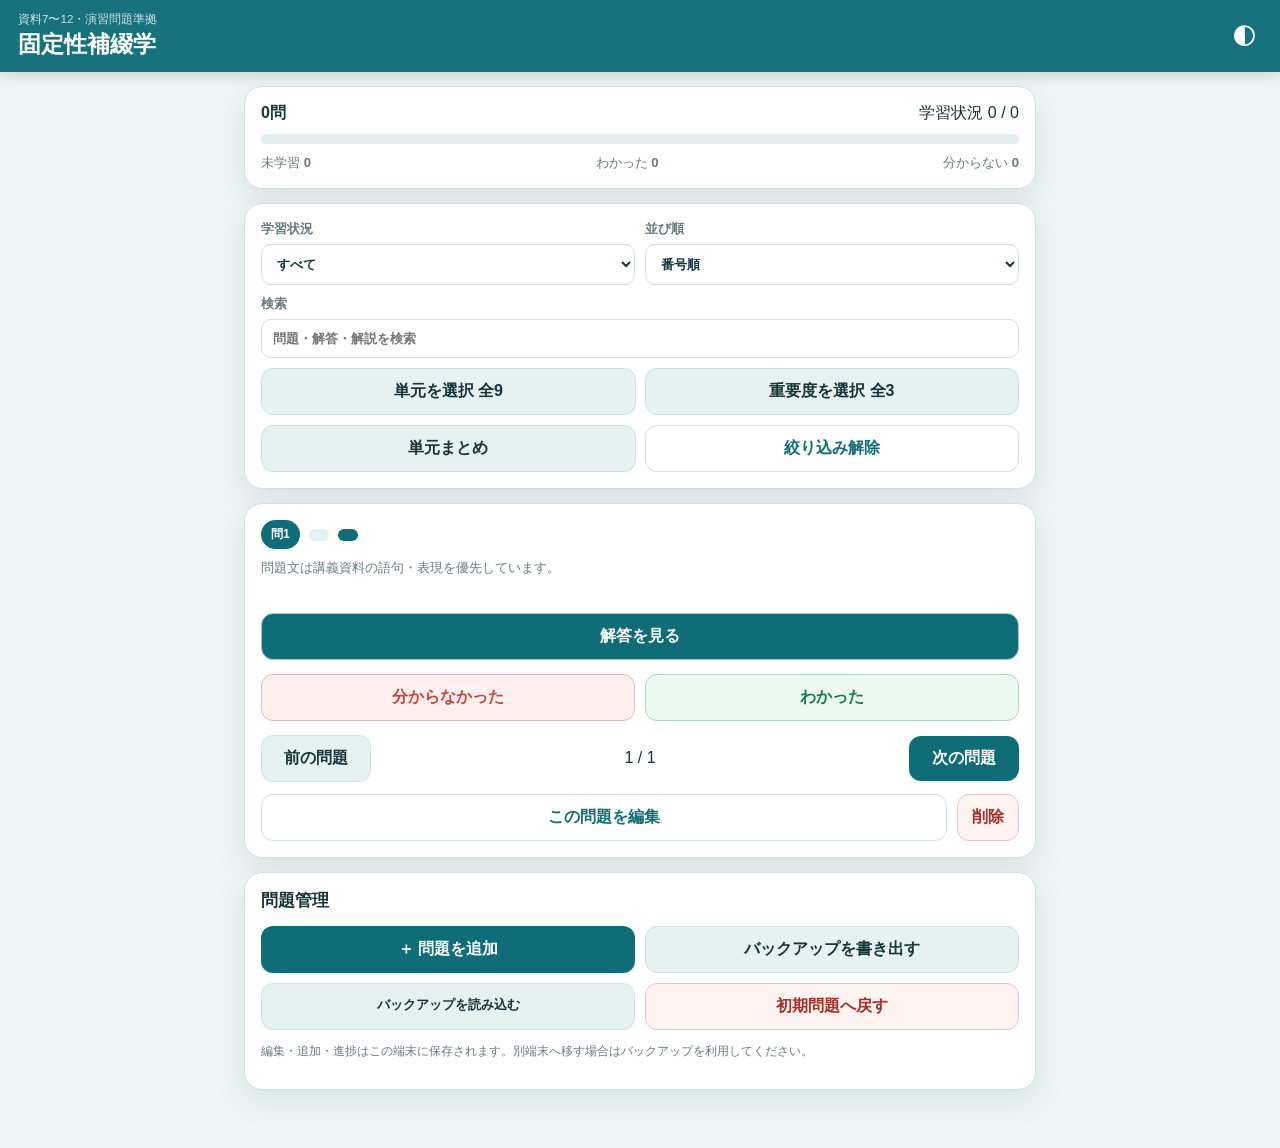
==== index.html @ 9c82337b "Add files via upload" ====
<!doctype html>
<html lang="ja">
<head>
  <meta charset="utf-8">
  <meta name="viewport" content="width=device-width, initial-scale=1, viewport-fit=cover">
  <meta name="theme-color" content="#0f6d78">
  <meta name="apple-mobile-web-app-capable" content="yes">
  <meta name="apple-mobile-web-app-status-bar-style" content="default">
  <meta name="apple-mobile-web-app-title" content="固定補綴">
  <link rel="manifest" href="./manifest.webmanifest">
  <link rel="apple-touch-icon" href="./icons/apple-touch-icon.png">
  <link rel="stylesheet" href="./styles.css">
  <title>固定性補綴学 暗記アプリ</title>
</head>
<body>
<header class="app-header">
  <div><p class="eyebrow">資料7〜12・演習問題準拠</p><h1>固定性補綴学</h1></div>
  <button id="themeBtn" class="icon-btn" aria-label="表示テーマ切替">◐</button>
</header>

<main>
<section class="dashboard card">
  <div class="progress-head"><strong id="resultCount">0問</strong><span id="progressText">学習状況 0 / 0</span></div>
  <div class="progress-bar"><div id="progressFill"></div></div>
  <div class="stats"><span>未学習 <b id="statNew">0</b></span><span>わかった <b id="statKnown">0</b></span><span>分からない <b id="statUnknown">0</b></span></div>
</section>

<section class="filters card">
  <div class="filter-grid">
    <label>学習状況<select id="statusFilter"><option value="all">すべて</option><option value="new">未学習</option><option value="unknown">分からなかった</option><option value="known">わかった</option></select></label>
    <label>並び順<select id="orderFilter"><option value="number">番号順</option><option value="shuffle">シャッフル</option></select></label>
  </div>
  <label class="search-label">検索<input id="searchInput" type="search" placeholder="問題・解答・解説を検索"></label>
  <div class="filter-buttons"><button id="unitFilterBtn" class="secondary">単元を選択 <span id="unitBadge">全9</span></button><button id="importanceFilterBtn" class="secondary">重要度を選択 <span id="importanceBadge">全3</span></button></div>
  <div class="filter-buttons"><button id="summaryBtn" class="secondary">単元まとめ</button><button id="resetFiltersBtn" class="ghost">絞り込み解除</button></div>
</section>

<section id="emptyState" class="card empty hidden"><h2>該当する問題がありません</h2><p>単元・重要度・学習状況・検索条件を変更してください。</p></section>

<section id="studyCard" class="study card">
  <div class="question-meta"><span id="numberChip" class="chip">問1</span><span id="unitChip" class="chip neutral"></span><span id="importanceChip" class="chip importance"></span></div>
  <p id="sourceText" class="source"></p><p class="wording-note">問題文は講義資料の語句・表現を優先しています。</p>
  <h2 id="questionText"></h2>
  <div class="media-buttons"><button id="figureBtn" class="figure-btn hidden">図・写真を表示</button><button id="sourcePageBtn" class="figure-btn secondary hidden">対応資料ページを表示</button></div>
  <div id="figureBox" class="figure-box hidden"><img id="figureImage" alt="問題に使用する図・写真"></div>
  <div id="sourcePageBox" class="figure-box hidden"><div id="sourcePageCaption" class="source-caption"></div><img id="sourcePageImage" alt="対応する資料ページ"></div>
  <div id="mcqBox" class="mcq-box hidden"></div>
  <button id="answerBtn" class="answer-btn">解答を見る</button>
  <div id="answerBox" class="answer-box hidden"><p class="answer-label">解答</p><p id="answerText" class="answer"></p><p class="answer-label">解説・補足</p><p id="explanationText"></p></div>
  <div class="judge-row"><button id="unknownBtn" class="judge unknown">分からなかった</button><button id="knownBtn" class="judge known">わかった</button></div>
  <div class="nav-row"><button id="prevBtn" class="secondary">前の問題</button><span id="positionText">1 / 1</span><button id="nextBtn" class="primary">次の問題</button></div>
  <div class="edit-row"><button id="editBtn" class="ghost">この問題を編集</button><button id="deleteBtn" class="danger-ghost">削除</button></div>
</section>

<section class="manage card">
  <h2>問題管理</h2>
  <div class="manage-grid"><button id="addBtn" class="primary">＋ 問題を追加</button><button id="exportBtn" class="secondary">バックアップを書き出す</button><label class="file-button secondary">バックアップを読み込む<input id="importInput" type="file" accept="application/json"></label><button id="resetDataBtn" class="danger-ghost">初期問題へ戻す</button></div>
  <p class="small">編集・追加・進捗はこの端末に保存されます。別端末へ移す場合はバックアップを利用してください。</p>
</section>
</main>

<dialog id="checkDialog" class="dialog"><form method="dialog"><div class="dialog-head"><h2 id="checkTitle">選択</h2><button value="cancel" class="icon-btn">×</button></div><div id="checkList" class="check-list"></div><div class="dialog-actions"><button id="selectAllBtn" type="button" class="ghost">すべて選択</button><button id="clearAllBtn" type="button" class="ghost">すべて解除</button><button value="apply" class="primary">適用</button></div></form></dialog>

<dialog id="summaryDialog" class="dialog wide"><form method="dialog"><div class="dialog-head"><h2>単元まとめ</h2><button value="cancel" class="icon-btn">×</button></div><div id="summaryContent"></div><div class="dialog-actions"><button value="close" class="primary">閉じる</button></div></form></dialog>

<dialog id="editDialog" class="dialog wide"><form id="editForm"><div class="dialog-head"><h2 id="editTitle">問題を編集</h2><button type="button" id="closeEditBtn" class="icon-btn">×</button></div>
  <div class="form-grid"><label>単元<select id="editUnit" required></select></label><label>重要度<select id="editImportance"><option value="3">★★★ 最重要</option><option value="2">★★ 重要</option><option value="1">★ 補足</option></select></label><label>形式<select id="editType"><option value="short">一問一答</option><option value="mcq">選択問題</option></select></label><label>出典<input id="editSource" type="text"></label></div>
  <label>問題文<textarea id="editQuestion" rows="4" required></textarea></label>
  <div id="shortFields"><label>解答<input id="editAnswer" type="text"></label></div>
  <div id="mcqFields" class="hidden"><label>選択肢（1行につき「a 選択肢」の形式）<textarea id="editOptions" rows="6"></textarea></label><label>正解記号（複数は a,c の形式）<input id="editCorrect" type="text"></label></div>
  <label>解説<textarea id="editExplanation" rows="4"></textarea></label>
  <label>図・写真<input id="editImageFile" type="file" accept="image/*"></label><div class="image-edit-row"><span id="currentImageText">画像なし</span><button type="button" id="removeImageBtn" class="ghost">画像を外す</button></div>
  <div class="dialog-actions"><button type="button" id="cancelEditBtn" class="ghost">キャンセル</button><button type="submit" class="primary">保存</button></div>
</form></dialog>

<div id="toast" class="toast hidden"></div>
<script src="./data.js"></script><script src="./app.js"></script>
</body></html>
---- styles.css ----
:root{--bg:#eef5f6;--card:#fff;--text:#17343a;--muted:#667b80;--primary:#0f6d78;--primary2:#0a5560;--border:#cfe0e3;--known:#167b4d;--unknown:#c4483d;--shadow:0 10px 30px rgba(24,65,73,.10);--chip:#e3f1f3}*{box-sizing:border-box}html{font-family:-apple-system,BlinkMacSystemFont,"Hiragino Sans","Yu Gothic",sans-serif;background:var(--bg);color:var(--text)}body{margin:0;padding-bottom:calc(30px + env(safe-area-inset-bottom))}.app-header{position:sticky;top:0;z-index:10;display:flex;align-items:center;justify-content:space-between;padding:calc(12px + env(safe-area-inset-top)) 18px 12px;background:rgba(15,109,120,.96);color:#fff;box-shadow:0 3px 14px rgba(0,0,0,.15)}h1{font-size:1.45rem;margin:0}.eyebrow{font-size:.73rem;margin:0 0 2px;opacity:.8}main{width:min(820px,100%);margin:auto;padding:14px}.card{background:var(--card);border:1px solid var(--border);border-radius:18px;padding:16px;margin-bottom:14px;box-shadow:var(--shadow)}button,select,input,textarea{font:inherit}button,.file-button{border:0;border-radius:12px;padding:12px 14px;font-weight:700;cursor:pointer;text-align:center}.primary{background:var(--primary);color:#fff}.primary:hover{background:var(--primary2)}.secondary{background:#e6f1f2;color:var(--text);border:1px solid var(--border)}.ghost{background:transparent;color:var(--primary);border:1px solid var(--border)}.danger-ghost{background:#fff3f2;color:#a42f28;border:1px solid #efc4c0}.icon-btn{background:transparent;color:inherit;font-size:1.4rem;padding:7px}.progress-head,.stats,.nav-row,.question-meta,.filter-buttons,.dialog-head,.dialog-actions,.image-edit-row{display:flex;align-items:center;justify-content:space-between;gap:9px}.progress-bar{height:10px;background:#e2ecee;border-radius:999px;overflow:hidden;margin:10px 0}.progress-bar div{height:100%;width:0;background:linear-gradient(90deg,var(--primary),#39a4a7);transition:.25s}.stats{font-size:.82rem;color:var(--muted);flex-wrap:wrap}.filter-grid,.form-grid,.manage-grid{display:grid;grid-template-columns:repeat(2,minmax(0,1fr));gap:10px}label{display:flex;flex-direction:column;gap:6px;font-size:.82rem;font-weight:700;color:var(--muted)}select,input,textarea{width:100%;padding:11px;border:1px solid var(--border);border-radius:10px;background:var(--card);color:var(--text)}textarea{resize:vertical}.search-label{margin:10px 0}.filter-buttons{margin-top:10px}.filter-buttons button{flex:1}.question-meta{justify-content:flex-start;flex-wrap:wrap}.chip{display:inline-block;padding:6px 10px;border-radius:999px;background:var(--primary);color:#fff;font-size:.76rem;font-weight:700}.chip.neutral{background:var(--chip);color:var(--text)}.importance[data-level="3"]{background:#c9362b}.importance[data-level="2"]{background:#e58c18}.importance[data-level="1"]{background:#64777c}.source{font-size:.78rem;color:var(--muted);margin:10px 0}.study h2{font-size:1.25rem;line-height:1.65;margin:14px 0}.figure-btn,.answer-btn{width:100%;margin-top:10px;background:#e8f4f5;color:var(--primary);border:1px solid #a9cdd1}.answer-btn{background:var(--primary);color:#fff}.figure-box{margin-top:12px;padding:10px;background:#f5f8f8;border-radius:14px;text-align:center}.figure-box img{max-width:100%;max-height:520px;border-radius:9px;object-fit:contain}.answer-box{margin-top:12px;background:#f2f8f4;border-left:5px solid var(--known);padding:13px;border-radius:10px}.answer-label{font-size:.78rem;font-weight:800;color:var(--known);margin:0 0 4px}.answer{font-size:1.16rem;font-weight:800;margin:0 0 14px}.judge-row{display:grid;grid-template-columns:1fr 1fr;gap:10px;margin-top:14px}.judge.unknown{background:#fff0ef;color:var(--unknown);border:1px solid #edb9b4}.judge.known{background:#edf8f1;color:var(--known);border:1px solid #abd7bd}.nav-row{margin-top:14px}.nav-row button{min-width:110px}.edit-row{display:grid;grid-template-columns:1fr auto;gap:10px;margin-top:12px}.manage h2{margin-top:0;font-size:1.05rem}.manage-grid{grid-template-columns:1fr 1fr}.file-button input{display:none}.small{font-size:.77rem;color:var(--muted);line-height:1.5}.mcq-box{display:grid;gap:8px;margin:12px 0}.option{display:flex;gap:10px;align-items:flex-start;padding:12px;border:1px solid var(--border);border-radius:12px;background:#fafcfc;cursor:pointer}.option input{width:auto;margin-top:3px}.option.correct{border-color:#54a778;background:#edf8f1}.option.wrong{border-color:#d46d65;background:#fff0ef}.dialog{width:min(680px,calc(100% - 24px));border:0;border-radius:18px;padding:0;background:var(--card);color:var(--text);box-shadow:0 20px 70px rgba(0,0,0,.3)}.dialog::backdrop{background:rgba(7,27,31,.55)}.dialog form{padding:18px}.dialog.wide{width:min(800px,calc(100% - 20px));max-height:90vh;overflow:auto}.dialog-head h2{margin:0}.check-list{display:grid;gap:8px;margin:15px 0;max-height:55vh;overflow:auto}.check-item{display:flex;flex-direction:row;align-items:center;gap:9px;padding:10px;border:1px solid var(--border);border-radius:10px;color:var(--text)}.check-item input{width:auto}.dialog-actions{justify-content:flex-end;margin-top:16px;flex-wrap:wrap}.summary-unit{border-bottom:1px solid var(--border);padding:8px 0 14px}.summary-unit h3{color:var(--primary)}.summary-unit li{margin:7px 0;line-height:1.55}.hidden{display:none!important}.empty{text-align:center}.toast{position:fixed;left:50%;bottom:calc(24px + env(safe-area-inset-bottom));transform:translateX(-50%);background:#17343a;color:#fff;padding:11px 18px;border-radius:999px;z-index:100;box-shadow:var(--shadow)}body.dark{--bg:#0e1b1e;--card:#17282c;--text:#eff8f8;--muted:#a9babc;--primary:#35a5ae;--primary2:#248991;--border:#345056;--shadow:none;--chip:#284248}.dark .secondary,.dark .option{background:#20363b}.dark .answer-box{background:#19372a}.dark .figure-box{background:#102124}.dark .danger-ghost{background:#3c2423}.dark input,.dark select,.dark textarea{background:#102124}@media(max-width:560px){main{padding:10px}.card{border-radius:15px;padding:13px}.filter-grid,.form-grid,.manage-grid{grid-template-columns:1fr}.study h2{font-size:1.12rem}.nav-row button{min-width:90px;padding:10px}.dialog-actions button{flex:1}.app-header{padding-left:14px;padding-right:14px}}
.media-buttons{display:flex;gap:.6rem;flex-wrap:wrap;margin:.6rem 0}.source-caption{font-size:.92rem;color:var(--muted);margin:0 0 .5rem}.figure-box img{width:100%;height:auto;border-radius:12px;border:1px solid var(--line);background:#fff}

.wording-note{font-size:.82rem;color:var(--muted);margin:.1rem 0 1rem}
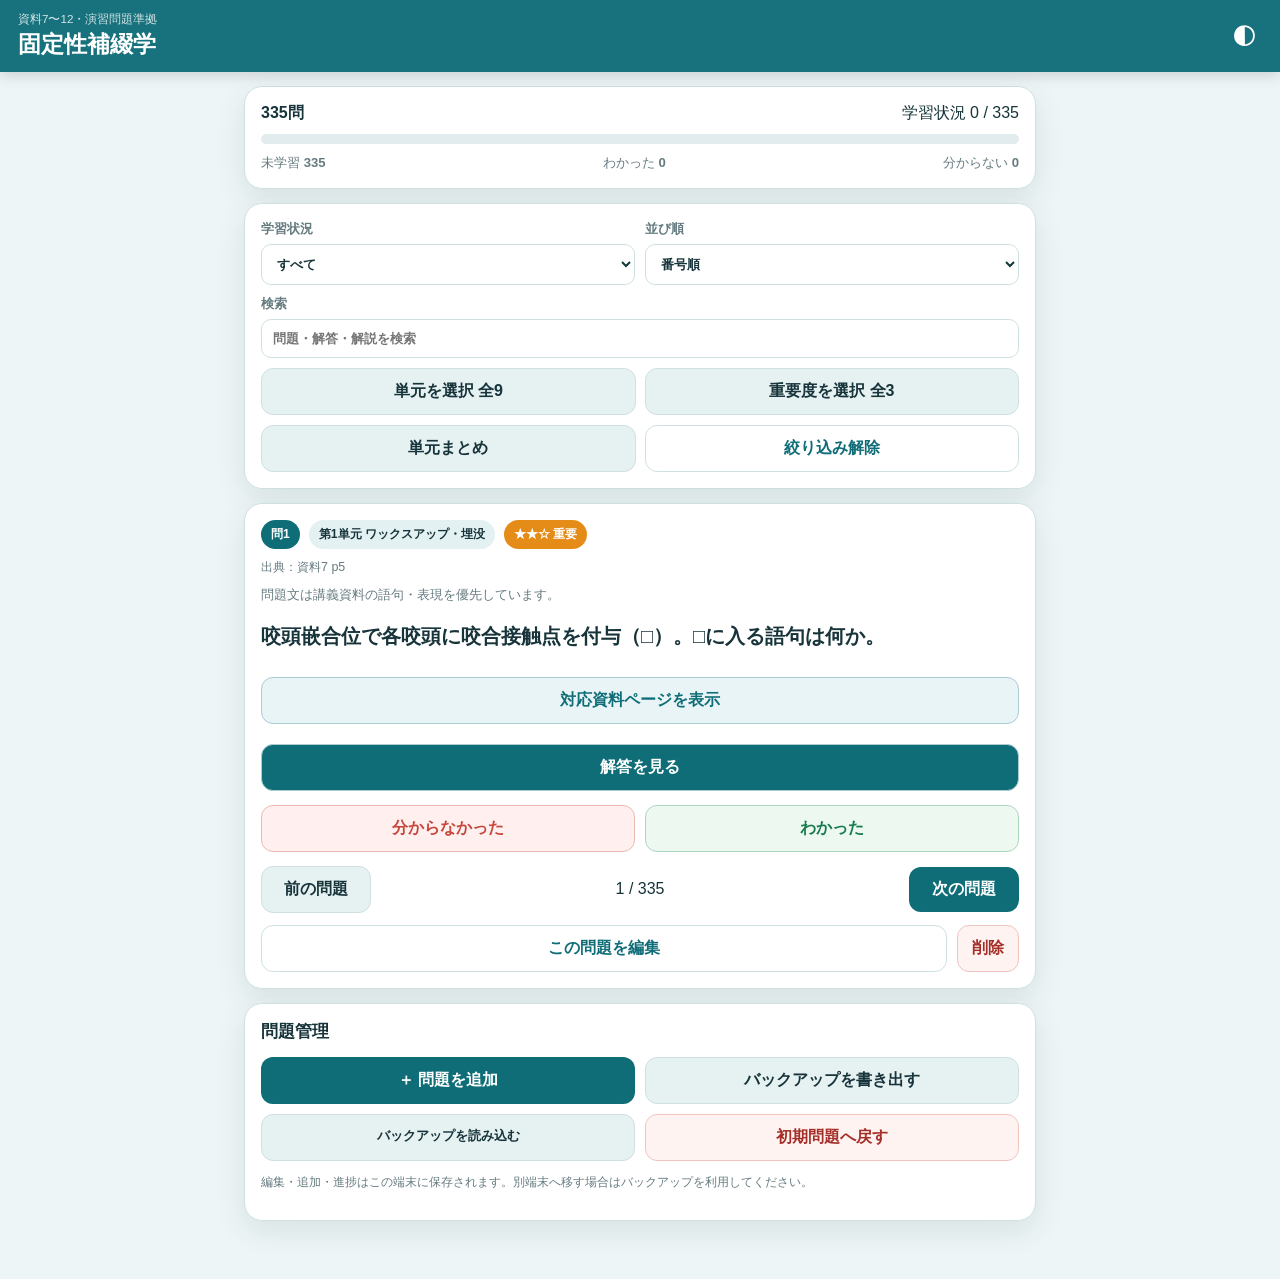
==== commit 17113dc0: "Add files via upload" ====
--- a/index.html
+++ b/index.html
@@ -70,6 +70,7 @@
   <div id="mcqFields" class="hidden"><label>選択肢（1行につき「a 選択肢」の形式）<textarea id="editOptions" rows="6"></textarea></label><label>正解記号（複数は a,c の形式）<input id="editCorrect" type="text"></label></div>
   <label>解説<textarea id="editExplanation" rows="4"></textarea></label>
   <label>図・写真<input id="editImageFile" type="file" accept="image/*"></label><div class="image-edit-row"><span id="currentImageText">画像なし</span><button type="button" id="removeImageBtn" class="ghost">画像を外す</button></div>
+  <label>対応資料ページ<input id="editSourcePageFile" type="file" accept="image/*"></label><div class="image-edit-row"><span id="currentSourcePageText">資料ページ画像なし</span><button type="button" id="removeSourcePageBtn" class="ghost">資料ページ画像を外す</button></div>
   <div class="dialog-actions"><button type="button" id="cancelEditBtn" class="ghost">キャンセル</button><button type="submit" class="primary">保存</button></div>
 </form></dialog>
 
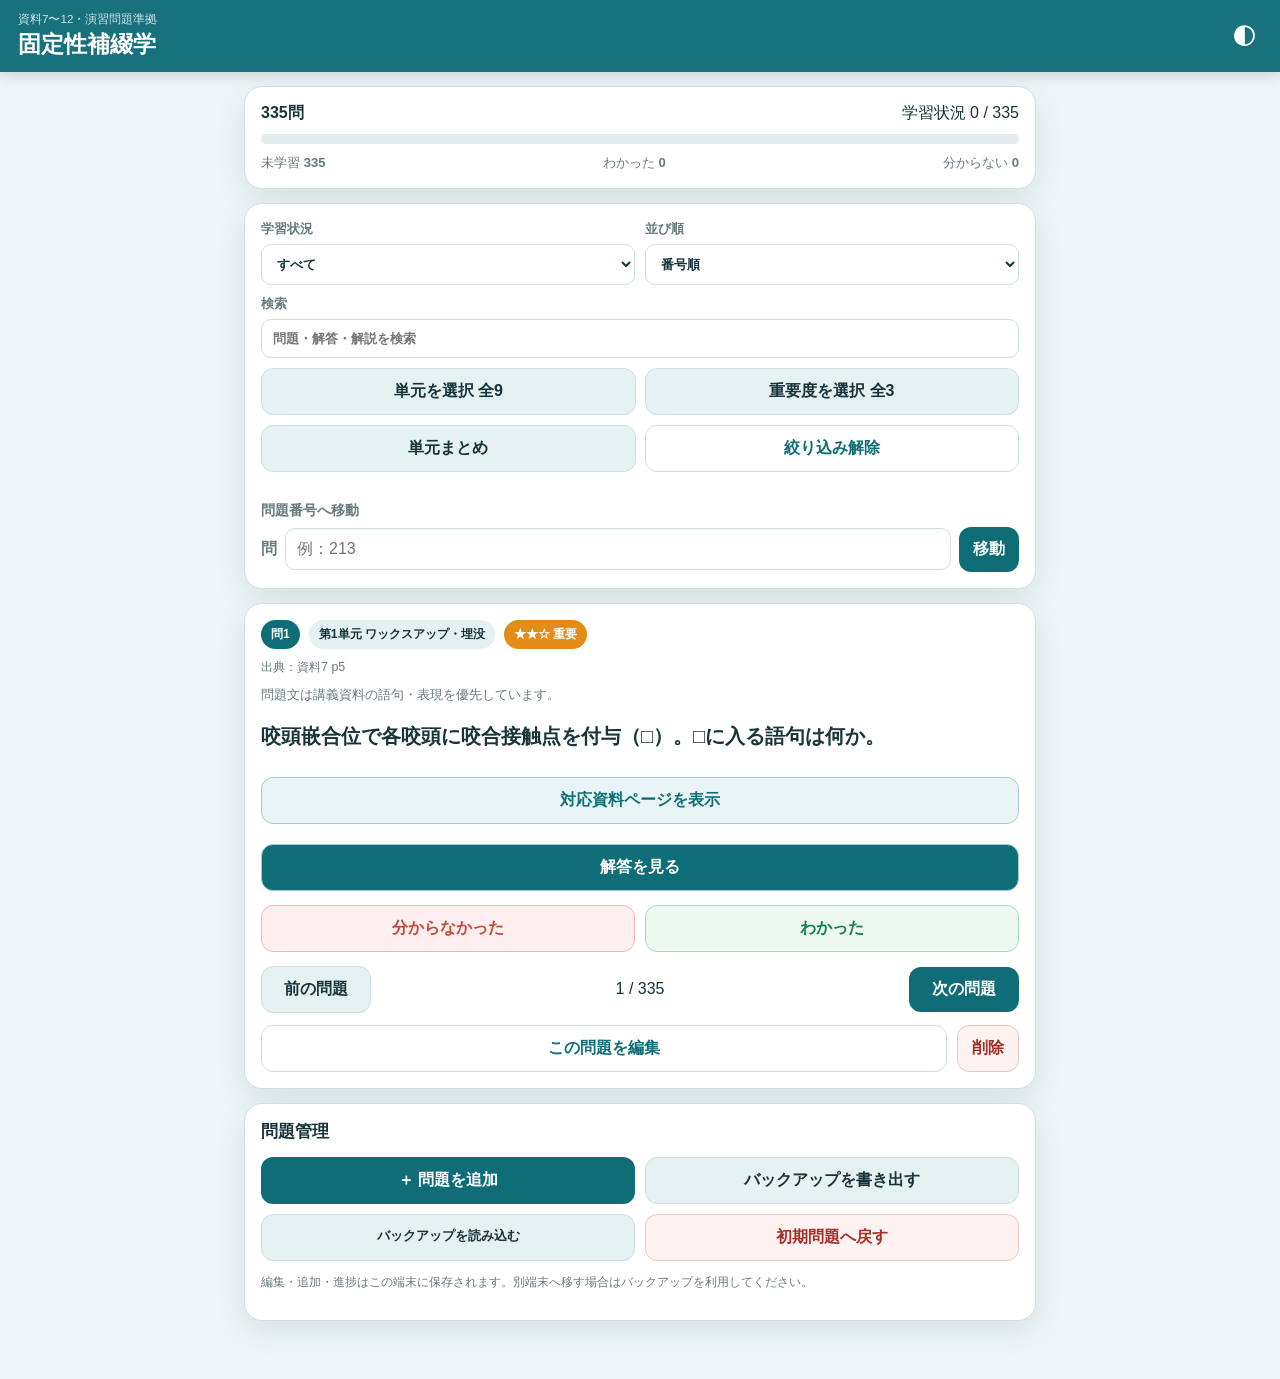
==== commit 8d85cf4b: "Add files via upload" ====
--- a/index.html
+++ b/index.html
@@ -33,6 +33,10 @@
   <label class="search-label">検索<input id="searchInput" type="search" placeholder="問題・解答・解説を検索"></label>
   <div class="filter-buttons"><button id="unitFilterBtn" class="secondary">単元を選択 <span id="unitBadge">全9</span></button><button id="importanceFilterBtn" class="secondary">重要度を選択 <span id="importanceBadge">全3</span></button></div>
   <div class="filter-buttons"><button id="summaryBtn" class="secondary">単元まとめ</button><button id="resetFiltersBtn" class="ghost">絞り込み解除</button></div>
+  <div class="jump-row" role="group" aria-label="問題番号で移動">
+    <label for="jumpNumber">問題番号へ移動</label>
+    <div class="jump-controls"><span>問</span><input id="jumpNumber" type="number" min="1" inputmode="numeric" placeholder="例：213"><button id="jumpBtn" type="button" class="primary">移動</button></div>
+  </div>
 </section>
 
 <section id="emptyState" class="card empty hidden"><h2>該当する問題がありません</h2><p>単元・重要度・学習状況・検索条件を変更してください。</p></section>
@@ -42,8 +46,8 @@
   <p id="sourceText" class="source"></p><p class="wording-note">問題文は講義資料の語句・表現を優先しています。</p>
   <h2 id="questionText"></h2>
   <div class="media-buttons"><button id="figureBtn" class="figure-btn hidden">図・写真を表示</button><button id="sourcePageBtn" class="figure-btn secondary hidden">対応資料ページを表示</button></div>
-  <div id="figureBox" class="figure-box hidden"><img id="figureImage" alt="問題に使用する図・写真"></div>
-  <div id="sourcePageBox" class="figure-box hidden"><div id="sourcePageCaption" class="source-caption"></div><img id="sourcePageImage" alt="対応する資料ページ"></div>
+  <div id="figureBox" class="figure-box hidden"><img id="figureImage" alt="問題に使用する図・写真"><button id="figureCloseBtn" type="button" class="collapse-media-btn">図・写真を閉じる</button></div>
+  <div id="sourcePageBox" class="figure-box hidden"><div id="sourcePageCaption" class="source-caption"></div><img id="sourcePageImage" alt="対応する資料ページ"><button id="sourcePageCloseBtn" type="button" class="collapse-media-btn">対応資料ページを閉じる</button></div>
   <div id="mcqBox" class="mcq-box hidden"></div>
   <button id="answerBtn" class="answer-btn">解答を見る</button>
   <div id="answerBox" class="answer-box hidden"><p class="answer-label">解答</p><p id="answerText" class="answer"></p><p class="answer-label">解説・補足</p><p id="explanationText"></p></div>
--- a/styles.css
+++ b/styles.css
@@ -2,3 +2,14 @@
 .media-buttons{display:flex;gap:.6rem;flex-wrap:wrap;margin:.6rem 0}.source-caption{font-size:.92rem;color:var(--muted);margin:0 0 .5rem}.figure-box img{width:100%;height:auto;border-radius:12px;border:1px solid var(--line);background:#fff}
 
 .wording-note{font-size:.82rem;color:var(--muted);margin:.1rem 0 1rem}
+
+/* v3.2: media collapse and question-number jump */
+.jump-row{margin-top:.9rem;padding-top:.9rem;border-top:1px solid var(--line)}
+.jump-row>label{display:block;font-size:.9rem;font-weight:700;margin-bottom:.45rem}
+.jump-controls{display:grid;grid-template-columns:auto minmax(0,1fr) auto;align-items:center;gap:.5rem}
+.jump-controls>span{font-weight:800;color:var(--muted)}
+.jump-controls input{width:100%;min-width:0}
+.collapse-media-btn{display:block;width:100%;margin-top:.65rem;padding:.8rem;border:1px solid var(--line);border-radius:10px;background:var(--surface-2);color:var(--text);font-weight:700}
+.figure-box{scroll-margin-top:72px}
+#studyCard{scroll-margin-top:12px}
+@media (max-width:480px){.jump-controls{grid-template-columns:auto minmax(0,1fr) auto}.jump-controls button{padding-left:1rem;padding-right:1rem}}
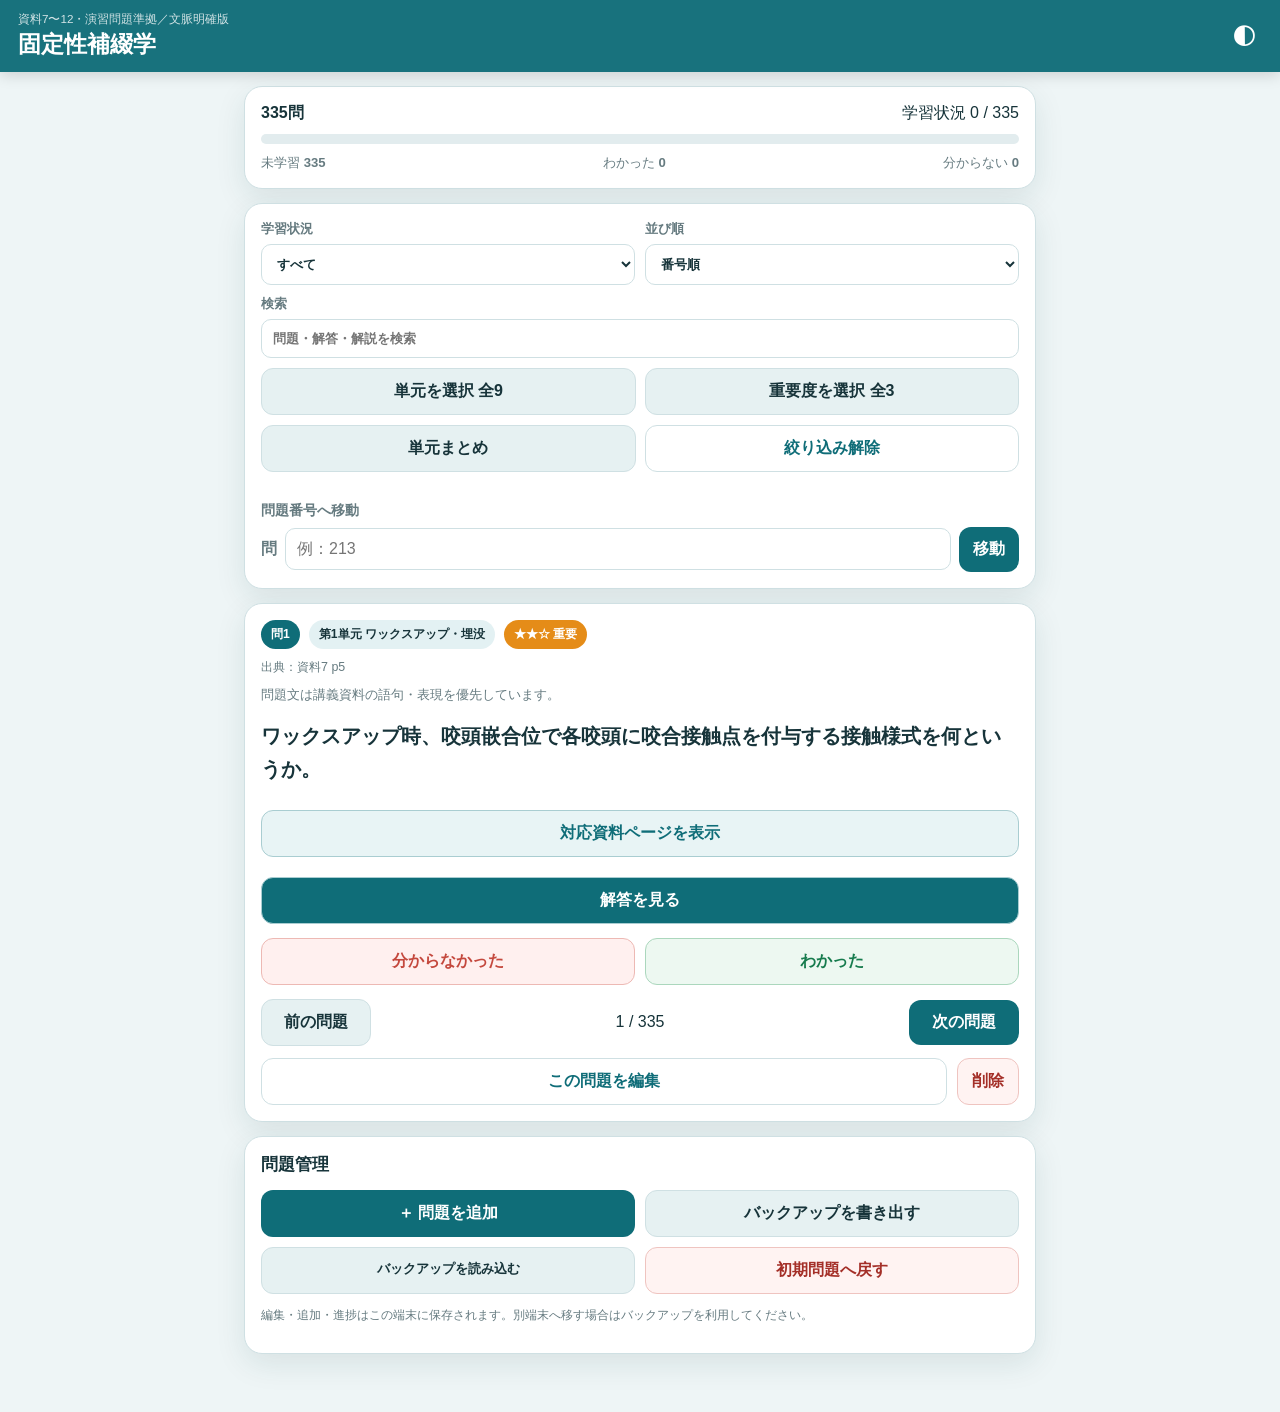
==== commit d414221d: "Add files via upload" ====
--- a/index.html
+++ b/index.html
@@ -14,7 +14,7 @@
 </head>
 <body>
 <header class="app-header">
-  <div><p class="eyebrow">資料7〜12・演習問題準拠</p><h1>固定性補綴学</h1></div>
+  <div><p class="eyebrow">資料7〜12・演習問題準拠／文脈明確版</p><h1>固定性補綴学</h1></div>
   <button id="themeBtn" class="icon-btn" aria-label="表示テーマ切替">◐</button>
 </header>
 
